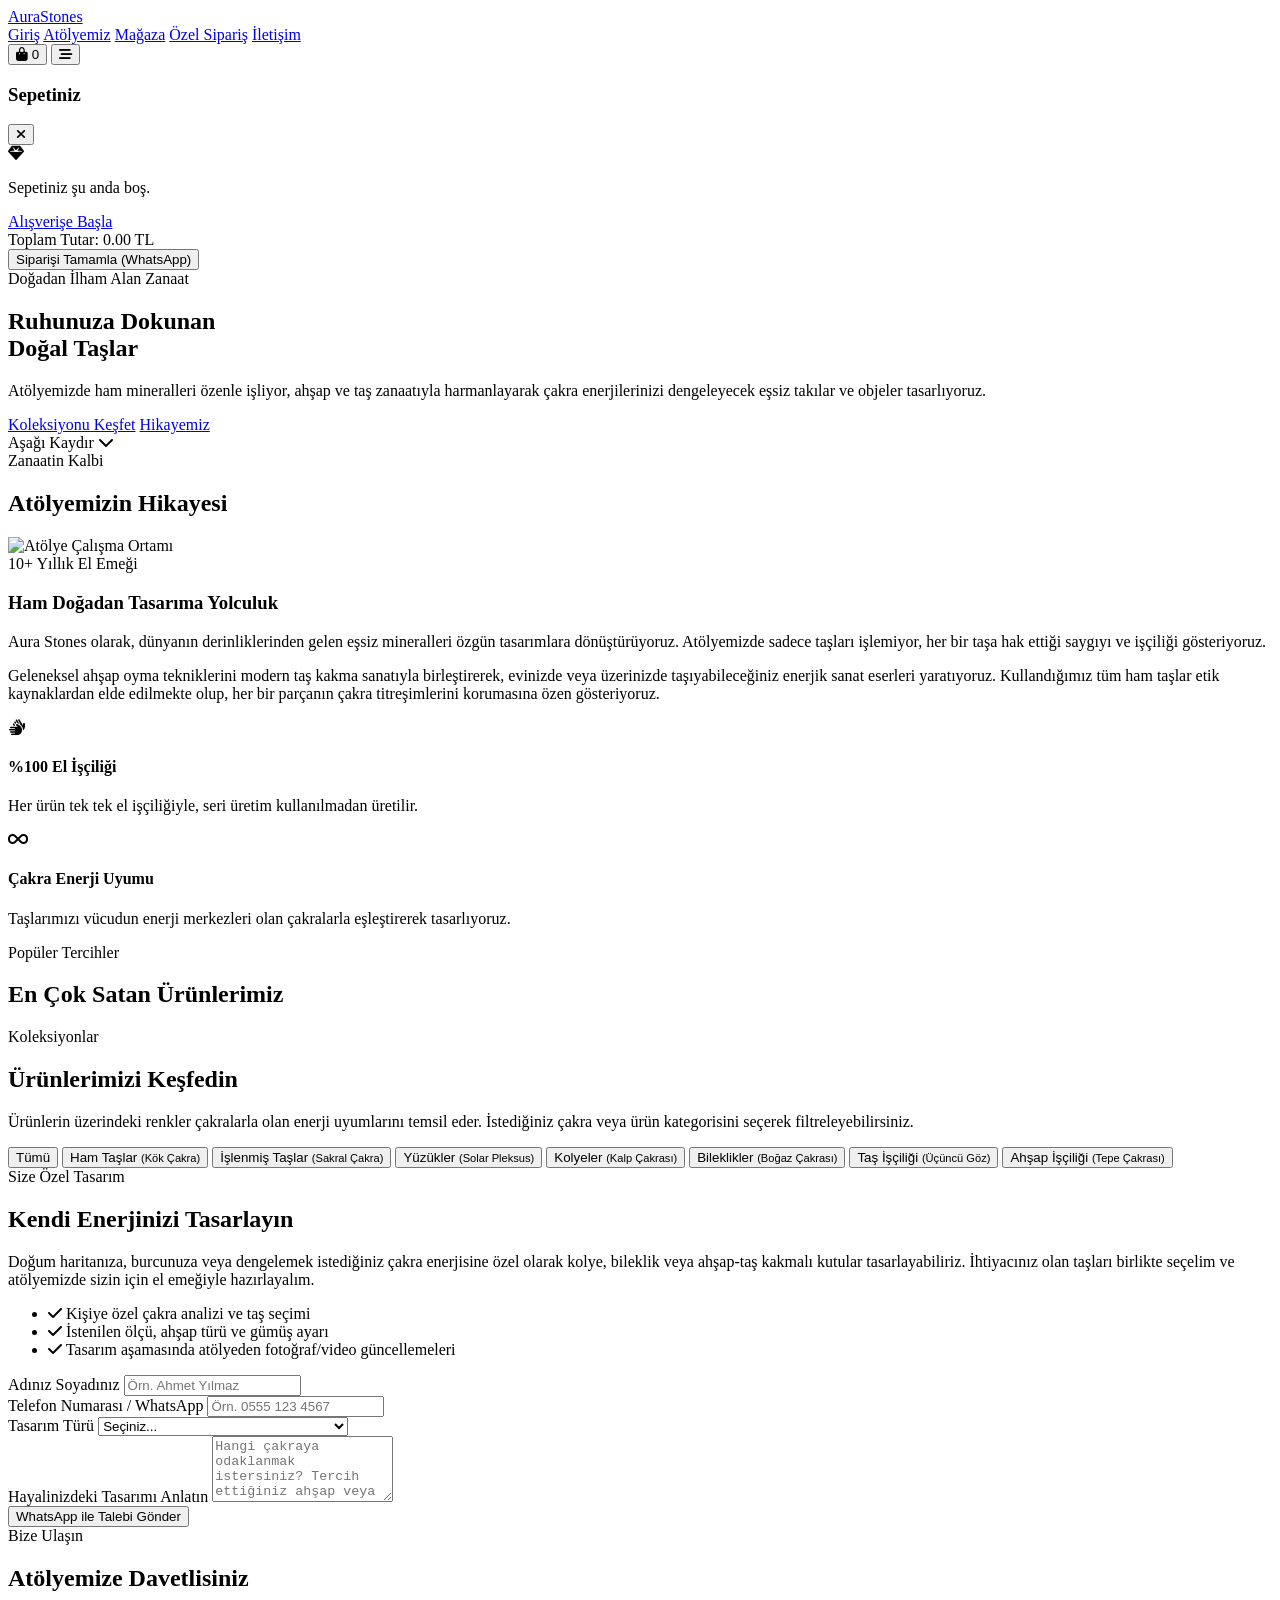
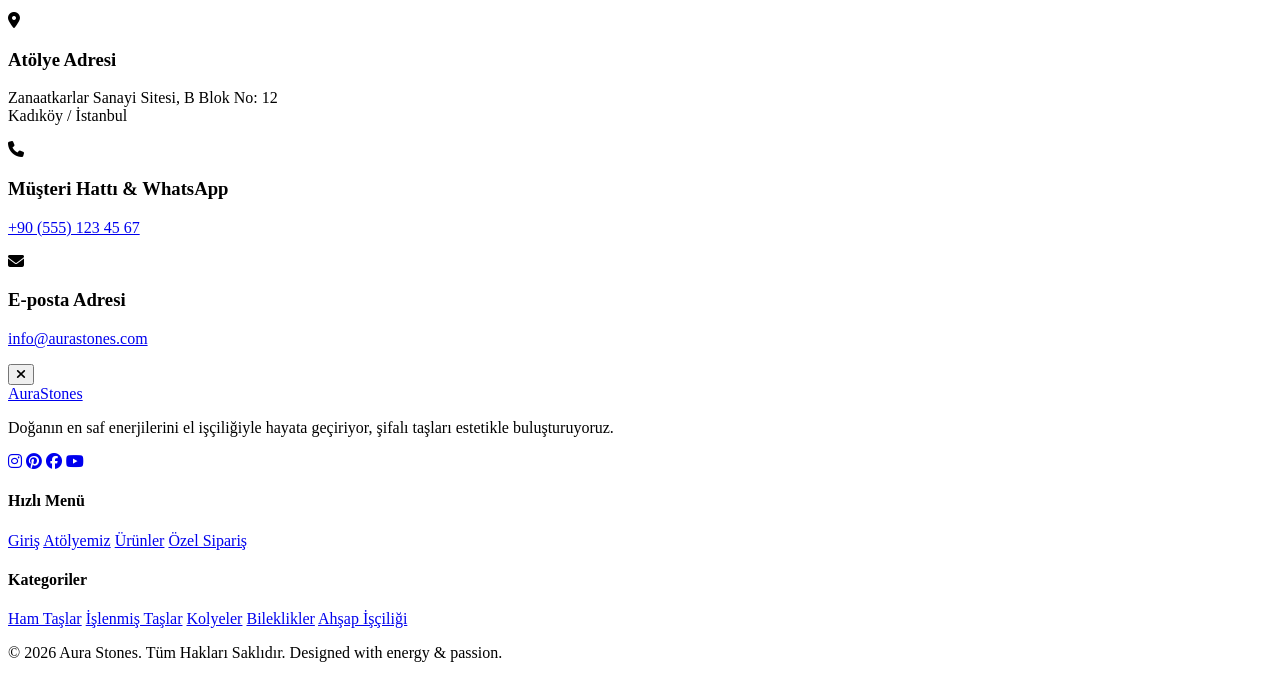
==== index.html @ ab4e2c51 "index.html" ====
<!DOCTYPE html>
<html lang="tr">
<head>
    <meta charset="UTF-8">
    <meta name="viewport" content="width=device-width, initial-scale=1.0">
    <title>Aura Stones | Doğal Taş & Özgün El İşçiliği Atölyesi</title>
    <meta name="description" content="Doğal taşların çakra enerjileri ile uyumu, el işçiliği ahşap ve taş tasarımlar. Atölyemizden kapınıza uzanan zarafet.">
    <!-- Google Fonts: Cinzel (Mistik/Klasik) & Outfit (Modern/Temiz) -->
    <link rel="preconnect" href="https://fonts.googleapis.com">
    <link rel="preconnect" href="https://fonts.gstatic.com" crossorigin>
    <link href="https://fonts.googleapis.com/css2?family=Cinzel:wght@400;600;700&family=Outfit:wght@300;400;500;600&display=swap" rel="stylesheet">
    <!-- FontAwesome for Premium Icons -->
    <link rel="stylesheet" href="https://cdnjs.cloudflare.com/ajax/libs/font-awesome/6.4.0/css/all.min.css">
    <!-- Custom CSS -->
    <link rel="stylesheet" href="styles.css">
</head>
<body>

    <!-- Header / Navigasyon -->
    <header class="main-header">
        <div class="container header-container">
            <a href="#" class="logo">
                <span class="logo-accent">Aura</span>Stones
            </a>
            <nav class="nav-menu" id="navMenu">
                <a href="#home" class="nav-link active">Giriş</a>
                <a href="#about" class="nav-link">Atölyemiz</a>
                <a href="#shop" class="nav-link">Mağaza</a>
                <a href="#custom-order" class="nav-link">Özel Sipariş</a>
                <a href="#contact" class="nav-link">İletişim</a>
            </nav>
            <div class="header-actions">
                <button class="cart-btn" id="cartToggle" aria-label="Sepeti Aç">
                    <i class="fa-solid fa-bag-shopping"></i>
                    <span class="cart-count" id="cartCount">0</span>
                </button>
                <button class="mobile-menu-btn" id="mobileMenuBtn" aria-label="Menüyü Aç">
                    <i class="fa-solid fa-bars-staggered"></i>
                </button>
            </div>
        </div>
    </header>

    <!-- Alışveriş Sepeti Çekmecesi (Sliding Cart Drawer) -->
    <div class="cart-drawer-overlay" id="cartOverlay"></div>
    <div class="cart-drawer" id="cartDrawer">
        <div class="cart-drawer-header">
            <h3>Sepetiniz</h3>
            <button class="close-cart-btn" id="cartClose" aria-label="Sepeti Kapat">
                <i class="fa-solid fa-xmark"></i>
            </button>
        </div>
        <div class="cart-drawer-items" id="cartItems">
            <!-- Sepet elemanları dinamik yüklenecek -->
            <div class="empty-cart-message">
                <i class="fa-solid fa-gem"></i>
                <p>Sepetiniz şu anda boş.</p>
                <a href="#shop" class="btn btn-outline" id="startShopping">Alışverişe Başla</a>
            </div>
        </div>
        <div class="cart-drawer-footer">
            <div class="cart-total-row">
                <span>Toplam Tutar:</span>
                <span class="cart-total-amount" id="cartTotal">0.00 TL</span>
            </div>
            <button class="btn btn-primary btn-block" id="checkoutBtn">Siparişi Tamamla (WhatsApp)</button>
        </div>
    </div>

    <!-- Kahraman (Hero) Alanı -->
    <section class="hero-section" id="home">
        <div class="hero-bg" style="background-image: linear-gradient(rgba(255, 255, 255, 0.8), rgba(255, 255, 255, 0.95)), url('assets/images/hero_workshop.jpg');"></div>
        <div class="container hero-container">
            <div class="hero-content">
                <span class="hero-subtitle">Doğadan İlham Alan Zanaat</span>
                <h1 class="hero-title">Ruhunuza Dokunan <br><span class="highlight">Doğal Taşlar</span></h1>
                <p class="hero-desc">Atölyemizde ham mineralleri özenle işliyor, ahşap ve taş zanaatıyla harmanlayarak çakra enerjilerinizi dengeleyecek eşsiz takılar ve objeler tasarlıyoruz.</p>
                <div class="hero-actions">
                    <a href="#shop" class="btn btn-primary">Koleksiyonu Keşfet</a>
                    <a href="#about" class="btn btn-outline">Hikayemiz</a>
                </div>
            </div>
        </div>
        <div class="hero-scroll-indicator">
            <span>Aşağı Kaydır</span>
            <i class="fa-solid fa-chevron-down animate-bounce"></i>
        </div>
    </section>

    <!-- Atölye ve Site Tanıtımı (About) -->
    <section class="about-section" id="about">
        <div class="container">
            <div class="section-header">
                <span class="section-tagline">Zanaatin Kalbi</span>
                <h2>Atölyemizin Hikayesi</h2>
                <div class="header-line"></div>
            </div>
            
            <div class="about-grid">
                <div class="about-image-wrapper">
                    <img src="assets/images/hero_workshop.jpg" alt="Atölye Çalışma Ortamı" class="about-img">
                    <div class="experience-badge">
                        <span class="exp-num">10+</span>
                        <span class="exp-text">Yıllık El Emeği</span>
                    </div>
                </div>
                <div class="about-text-content">
                    <h3>Ham Doğadan Tasarıma Yolculuk</h3>
                    <p>Aura Stones olarak, dünyanın derinliklerinden gelen eşsiz mineralleri özgün tasarımlara dönüştürüyoruz. Atölyemizde sadece taşları işlemiyor, her bir taşa hak ettiği saygıyı ve işçiliği gösteriyoruz.</p>
                    <p>Geleneksel ahşap oyma tekniklerini modern taş kakma sanatıyla birleştirerek, evinizde veya üzerinizde taşıyabileceğiniz enerjik sanat eserleri yaratıyoruz. Kullandığımız tüm ham taşlar etik kaynaklardan elde edilmekte olup, her bir parçanın çakra titreşimlerini korumasına özen gösteriyoruz.</p>
                    
                    <div class="about-features">
                        <div class="about-feature-item">
                            <div class="feature-icon"><i class="fa-solid fa-hands"></i></div>
                            <div>
                                <h4>%100 El İşçiliği</h4>
                                <p>Her ürün tek tek el işçiliğiyle, seri üretim kullanılmadan üretilir.</p>
                            </div>
                        </div>
                        <div class="about-feature-item">
                            <div class="feature-icon"><i class="fa-solid fa-infinity"></i></div>
                            <div>
                                <h4>Çakra Enerji Uyumu</h4>
                                <p>Taşlarımızı vücudun enerji merkezleri olan çakralarla eşleştirerek tasarlıyoruz.</p>
                            </div>
                        </div>
                    </div>
                </div>
            </div>
        </div>
    </section>

    <!-- Çok Satan Ürünler Şeridi (Best Sellers) -->
    <section class="bestsellers-section">
        <div class="container">
            <div class="section-header">
                <span class="section-tagline">Popüler Tercihler</span>
                <h2>En Çok Satan Ürünlerimiz</h2>
                <div class="header-line"></div>
            </div>
            
            <div class="bestsellers-grid" id="bestsellersGrid">
                <!-- Dinamik olarak doldurulacak -->
            </div>
        </div>
    </section>

    <!-- Mağaza ve Kategoriler (Shop & Chakra Filtering) -->
    <section class="shop-section" id="shop">
        <div class="container">
            <div class="section-header">
                <span class="section-tagline">Koleksiyonlar</span>
                <h2>Ürünlerimizi Keşfedin</h2>
                <p class="section-subtitle">Ürünlerin üzerindeki renkler çakralarla olan enerji uyumlarını temsil eder. İstediğiniz çakra veya ürün kategorisini seçerek filtreleyebilirsiniz.</p>
                <div class="header-line"></div>
            </div>

            <!-- Çakra Filtreleri (Category / Chakra Selectors) -->
            <div class="chakra-filters-container">
                <div class="chakra-filters-track">
                    <button class="chakra-filter-btn active" data-filter="all">
                        <span class="chakra-dot" style="background: linear-gradient(45deg, #ddd, #999);"></span>
                        Tümü
                    </button>
                    <button class="chakra-filter-btn" data-filter="ham-taslar">
                        <span class="chakra-dot root-chakra"></span>
                        Ham Taşlar <small>(Kök Çakra)</small>
                    </button>
                    <button class="chakra-filter-btn" data-filter="islenmis-taslar">
                        <span class="chakra-dot sacral-chakra"></span>
                        İşlenmiş Taşlar <small>(Sakral Çakra)</small>
                    </button>
                    <button class="chakra-filter-btn" data-filter="yuzukler">
                        <span class="chakra-dot solar-chakra"></span>
                        Yüzükler <small>(Solar Pleksus)</small>
                    </button>
                    <button class="chakra-filter-btn" data-filter="kolyeler">
                        <span class="chakra-dot heart-chakra"></span>
                        Kolyeler <small>(Kalp Çakrası)</small>
                    </button>
                    <button class="chakra-filter-btn" data-filter="bileklikler">
                        <span class="chakra-dot throat-chakra"></span>
                        Bileklikler <small>(Boğaz Çakrası)</small>
                    </button>
                    <button class="chakra-filter-btn" data-filter="tas-isciligi">
                        <span class="chakra-dot third-eye-chakra"></span>
                        Taş İşçiliği <small>(Üçüncü Göz)</small>
                    </button>
                    <button class="chakra-filter-btn" data-filter="ahsap-isciligi">
                        <span class="chakra-dot crown-chakra"></span>
                        Ahşap İşçiliği <small>(Tepe Çakrası)</small>
                    </button>
                </div>
            </div>

            <!-- Ürün Grid / Liste -->
            <div class="product-grid" id="productGrid">
                <!-- JS ile dinamik olarak doldurulacaktır -->
            </div>
        </div>
    </section>

    <!-- Özel Sipariş Alanı (Custom Order Request) -->
    <section class="custom-order-section" id="custom-order">
        <div class="container">
            <div class="custom-order-grid">
                <div class="custom-order-info">
                    <span class="section-tagline">Size Özel Tasarım</span>
                    <h2>Kendi Enerjinizi Tasarlayın</h2>
                    <p>Doğum haritanıza, burcunuza veya dengelemek istediğiniz çakra enerjisine özel olarak kolye, bileklik veya ahşap-taş kakmalı kutular tasarlayabiliriz. İhtiyacınız olan taşları birlikte seçelim ve atölyemizde sizin için el emeğiyle hazırlayalım.</p>
                    <ul class="custom-list">
                        <li><i class="fa-solid fa-check"></i> Kişiye özel çakra analizi ve taş seçimi</li>
                        <li><i class="fa-solid fa-check"></i> İstenilen ölçü, ahşap türü ve gümüş ayarı</li>
                        <li><i class="fa-solid fa-check"></i> Tasarım aşamasında atölyeden fotoğraf/video güncellemeleri</li>
                    </ul>
                </div>
                <div class="custom-order-form-container">
                    <form class="custom-form" id="customDesignForm">
                        <div class="form-group">
                            <label for="clientName">Adınız Soyadınız</label>
                            <input type="text" id="clientName" required placeholder="Örn. Ahmet Yılmaz">
                        </div>
                        <div class="form-group">
                            <label for="clientContact">Telefon Numarası / WhatsApp</label>
                            <input type="tel" id="clientContact" required placeholder="Örn. 0555 123 4567">
                        </div>
                        <div class="form-group">
                            <label for="designType">Tasarım Türü</label>
                            <select id="designType" required>
                                <option value="" disabled selected>Seçiniz...</option>
                                <option value="Bileklik">Kişiye Özel Çakra Bilekliği</option>
                                <option value="Kolye">Gümüş Kakma Doğal Taş Kolye</option>
                                <option value="Yuzuk">Özel Tasarım Yüzük</option>
                                <option value="Kutu">Ahşap & Taş Kakma Mücevher Kutusu</option>
                                <option value="Diger">Diğer Sanatsal Objeler</option>
                            </select>
                        </div>
                        <div class="form-group">
                            <label for="clientMessage">Hayalinizdeki Tasarımı Anlatın</label>
                            <textarea id="clientMessage" rows="4" placeholder="Hangi çakraya odaklanmak istersiniz? Tercih ettiğiniz ahşap veya taşlar nelerdir?"></textarea>
                        </div>
                        <button type="submit" class="btn btn-primary btn-block">WhatsApp ile Talebi Gönder</button>
                    </form>
                </div>
            </div>
        </div>
    </section>

    <!-- İletişim Bölümü (Contact) -->
    <section class="contact-section" id="contact">
        <div class="container">
            <div class="section-header">
                <span class="section-tagline">Bize Ulaşın</span>
                <h2>Atölyemize Davetlisiniz</h2>
                <div class="header-line"></div>
            </div>

            <div class="contact-grid">
                <div class="contact-card">
                    <div class="contact-icon"><i class="fa-solid fa-location-dot"></i></div>
                    <h3>Atölye Adresi</h3>
                    <p>Zanaatkarlar Sanayi Sitesi, B Blok No: 12<br>Kadıköy / İstanbul</p>
                </div>
                <div class="contact-card">
                    <div class="contact-icon"><i class="fa-solid fa-phone"></i></div>
                    <h3>Müşteri Hattı & WhatsApp</h3>
                    <p><a href="https://wa.me/905551234567" target="_blank">+90 (555) 123 45 67</a></p>
                </div>
                <div class="contact-card">
                    <div class="contact-icon"><i class="fa-solid fa-envelope"></i></div>
                    <h3>E-posta Adresi</h3>
                    <p><a href="mailto:info@aurastones.com">info@aurastones.com</a></p>
                </div>
            </div>
        </div>
    </section>

    <!-- Ürün Detay Modalı (Product Detail Modal) -->
    <div class="modal-overlay" id="productModal">
        <div class="modal-container">
            <button class="modal-close" id="modalClose" aria-label="Detay Kapat">
                <i class="fa-solid fa-xmark"></i>
            </button>
            <div class="modal-content-wrapper" id="modalContent">
                <!-- JS ile dinamik olarak doldurulacaktır -->
            </div>
        </div>
    </div>

    <!-- Footer -->
    <footer class="main-footer">
        <div class="container footer-grid">
            <div class="footer-brand">
                <a href="#" class="logo"><span class="logo-accent">Aura</span>Stones</a>
                <p class="footer-desc">Doğanın en saf enerjilerini el işçiliğiyle hayata geçiriyor, şifalı taşları estetikle buluşturuyoruz.</p>
                <div class="social-links">
                    <a href="#" aria-label="Instagram"><i class="fa-brands fa-instagram"></i></a>
                    <a href="#" aria-label="Pinterest"><i class="fa-brands fa-pinterest"></i></a>
                    <a href="#" aria-label="Facebook"><i class="fa-brands fa-facebook"></i></a>
                    <a href="#" aria-label="YouTube"><i class="fa-brands fa-youtube"></i></a>
                </div>
            </div>
            <div class="footer-links">
                <h4>Hızlı Menü</h4>
                <a href="#home">Giriş</a>
                <a href="#about">Atölyemiz</a>
                <a href="#shop">Ürünler</a>
                <a href="#custom-order">Özel Sipariş</a>
            </div>
            <div class="footer-links">
                <h4>Kategoriler</h4>
                <a href="#shop" class="footer-cat-link" data-filter="ham-taslar">Ham Taşlar</a>
                <a href="#shop" class="footer-cat-link" data-filter="islenmis-taslar">İşlenmiş Taşlar</a>
                <a href="#shop" class="footer-cat-link" data-filter="kolyeler">Kolyeler</a>
                <a href="#shop" class="footer-cat-link" data-filter="bileklikler">Bileklikler</a>
                <a href="#shop" class="footer-cat-link" data-filter="ahsap-isciligi">Ahşap İşçiliği</a>
            </div>
        </div>
        <div class="footer-bottom">
            <p>&copy; 2026 Aura Stones. Tüm Hakları Saklıdır. Designed with energy & passion.</p>
        </div>
    </footer>

    <!-- JS Files -->
    <script src="app.js"></script>
</body>
</html>
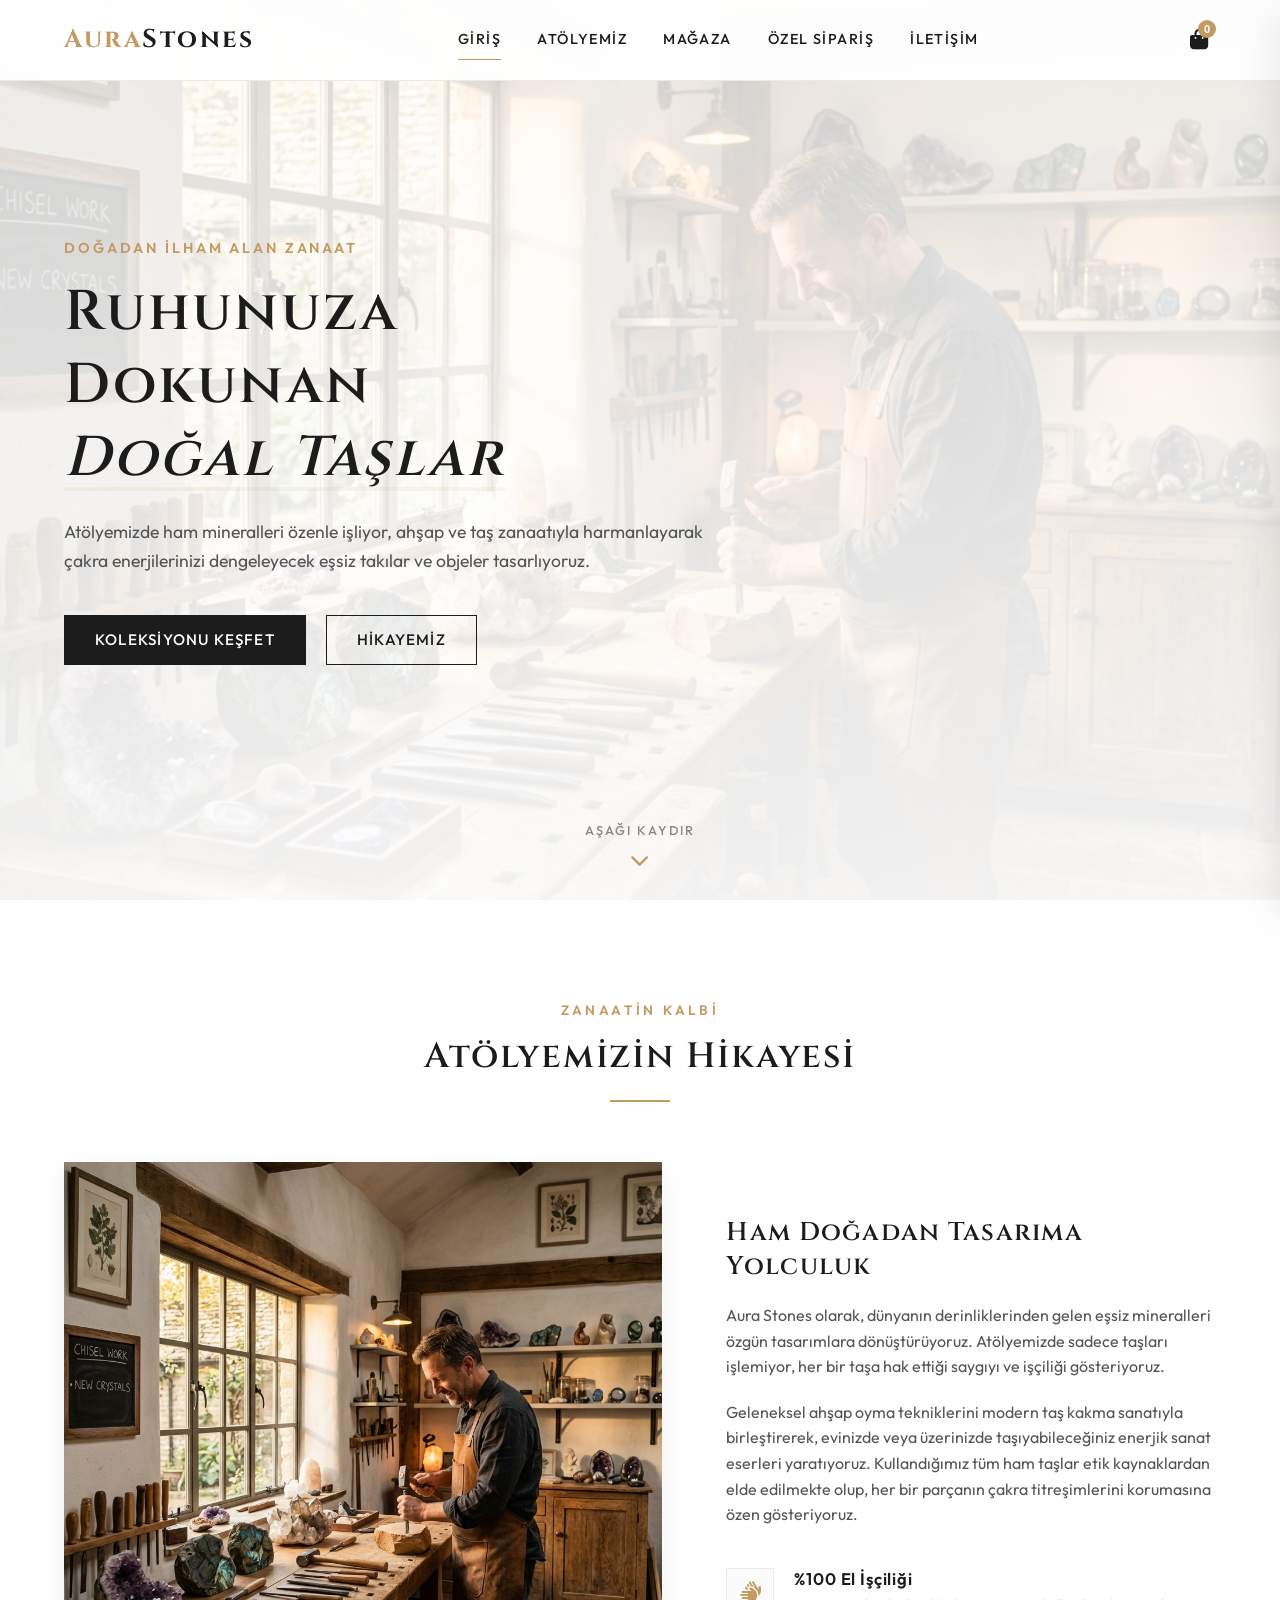
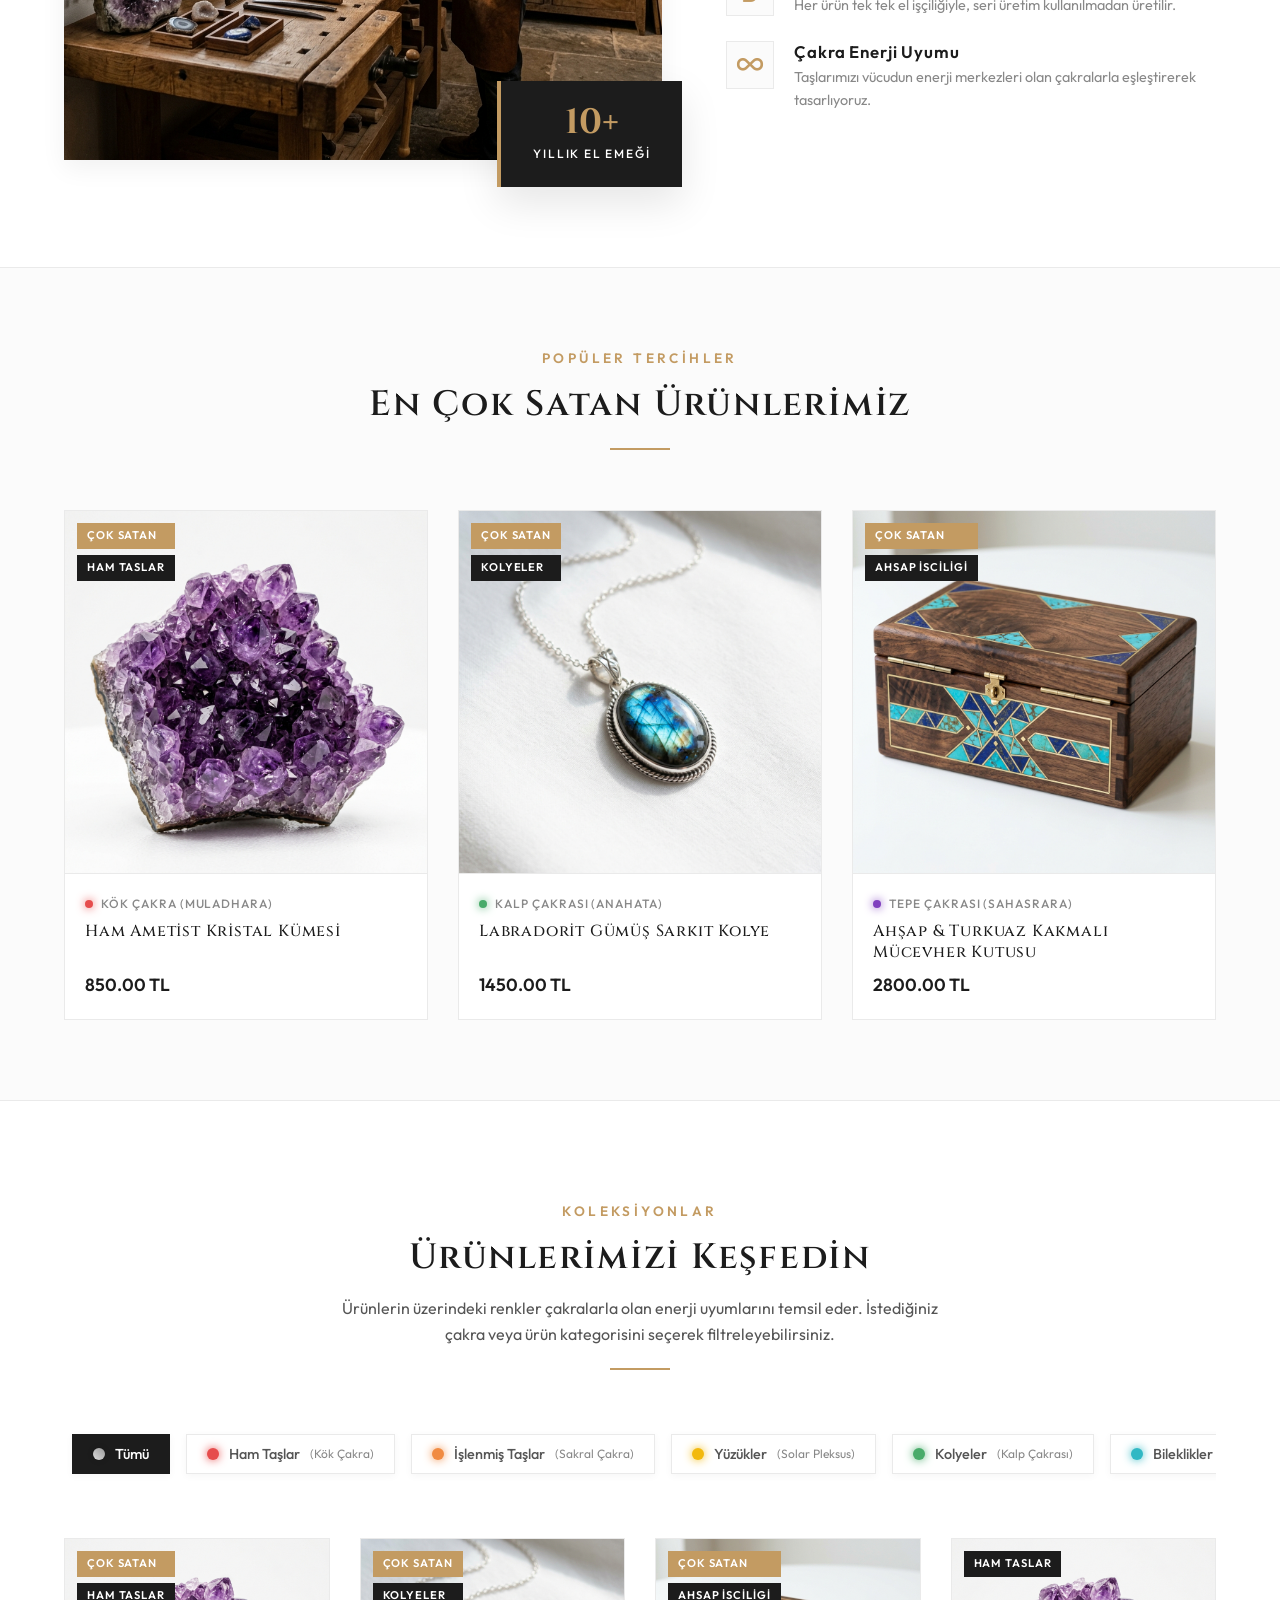
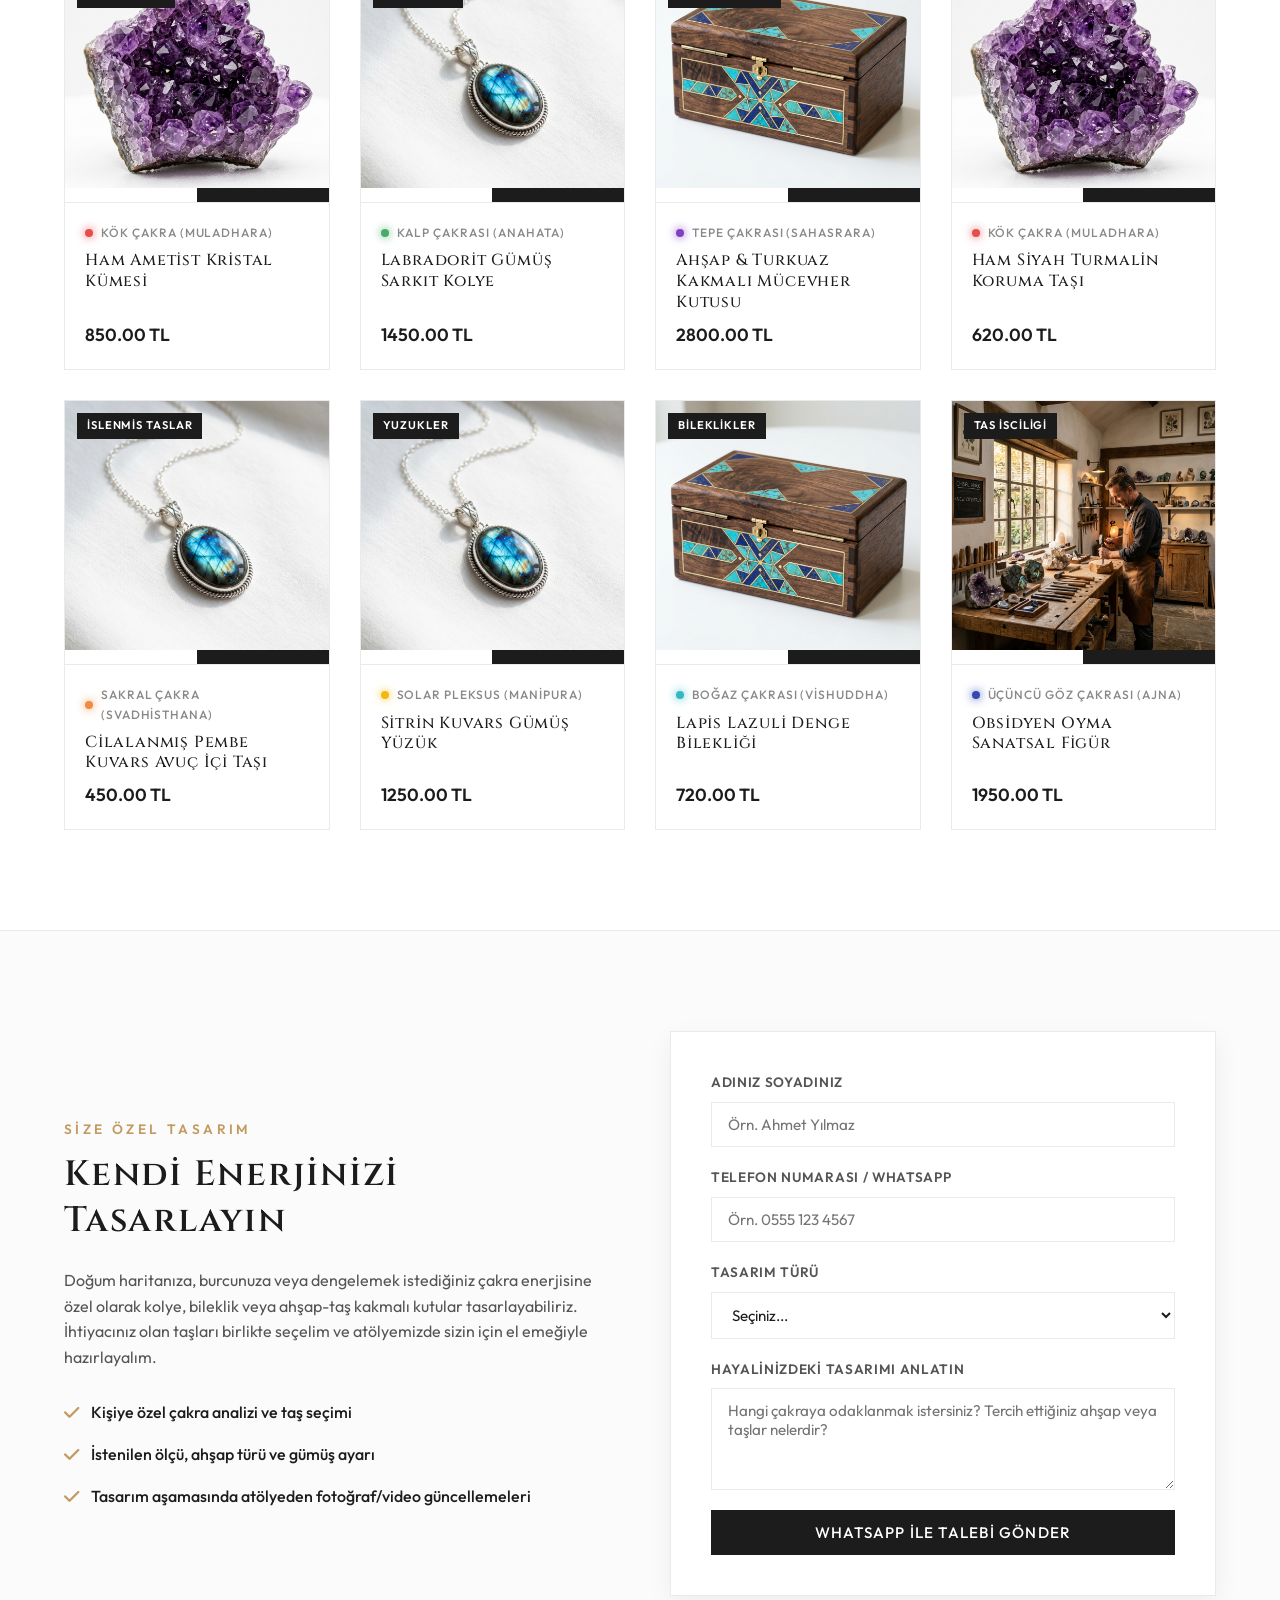
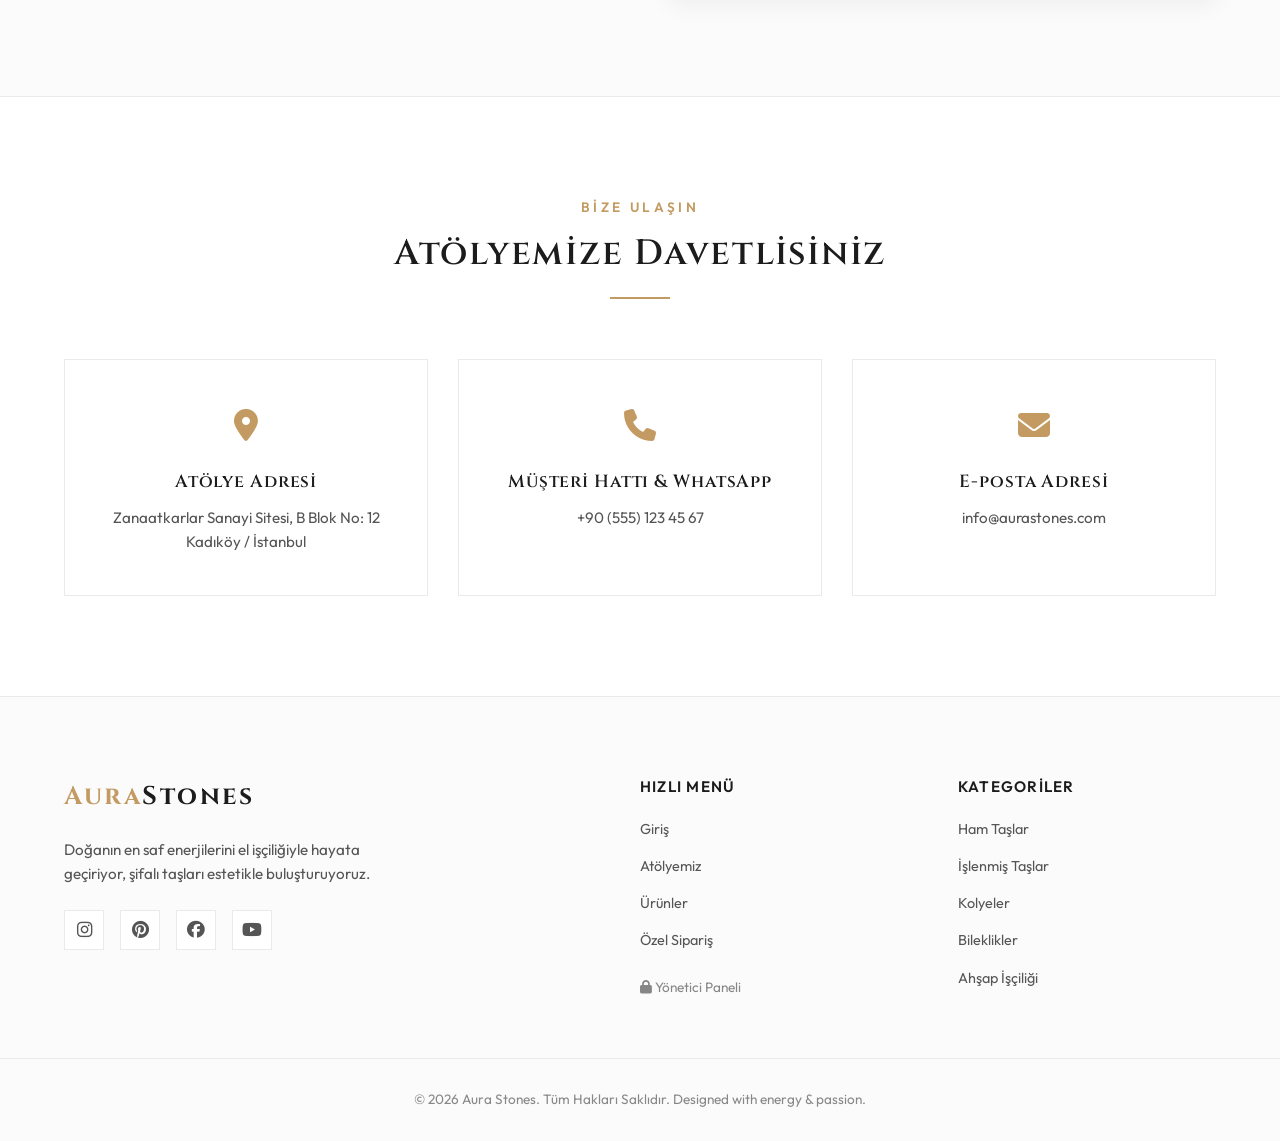
==== commit d87cd112: "index.html" ====
--- a/index.html
+++ b/index.html
@@ -306,6 +306,7 @@
                 <a href="#about">Atölyemiz</a>
                 <a href="#shop">Ürünler</a>
                 <a href="#custom-order">Özel Sipariş</a>
+                <a href="admin.html" target="_blank" style="margin-top: 10px; opacity: 0.7; font-size: 0.85rem;"><i class="fa-solid fa-lock"></i> Yönetici Paneli</a>
             </div>
             <div class="footer-links">
                 <h4>Kategoriler</h4>
--- a/styles.css
+++ b/styles.css
@@ -0,0 +1,1449 @@
+/* CSS Reset & Temel Ayarlar */
+:root {
+    --bg-primary: #ffffff;
+    --bg-secondary: #fbfbfb;
+    --bg-tertiary: #f5f5f5;
+    
+    --text-primary: #1c1c1c;
+    --text-secondary: #555555;
+    --text-muted: #888888;
+    
+    --border-color: #eaeaea;
+    --accent-gold: #c39b62; /* Premium altın rengi detaylar için */
+    --accent-gold-dark: #a9804b;
+    --accent-gold-light: rgba(195, 155, 98, 0.1);
+    
+    --font-heading: 'Cinzel', serif;
+    --font-body: 'Outfit', sans-serif;
+    
+    --shadow-sm: 0 2px 8px rgba(0,0,0,0.04);
+    --shadow-md: 0 8px 24px rgba(0,0,0,0.06);
+    --shadow-lg: 0 16px 40px rgba(0,0,0,0.1);
+    
+    --transition-fast: 0.2s cubic-bezier(0.4, 0, 0.2, 1);
+    --transition-smooth: 0.4s cubic-bezier(0.4, 0, 0.2, 1);
+
+    /* Çakra Renk Tanımlamaları */
+    --color-root-chakra: hsl(0, 75%, 60%);        /* Kök - Kırmızı */
+    --color-sacral-chakra: hsl(25, 85%, 60%);     /* Sakral - Turuncu */
+    --color-solar-chakra: hsl(45, 90%, 50%);      /* Solar Pleksus - Sarı */
+    --color-heart-chakra: hsl(140, 40%, 48%);     /* Kalp - Yeşil */
+    --color-throat-chakra: hsl(185, 60%, 48%);    /* Boğaz - Mavi/Turkuaz */
+    --color-third-eye-chakra: hsl(230, 55%, 45%); /* Üçüncü Göz - İndigo */
+    --color-crown-chakra: hsl(270, 50%, 50%);     /* Tepe - Mor */
+}
+
+* {
+    margin: 0;
+    padding: 0;
+    box-sizing: border-box;
+}
+
+html {
+    scroll-behavior: smooth;
+    font-size: 16px;
+}
+
+body {
+    background-color: var(--bg-primary);
+    color: var(--text-primary);
+    font-family: var(--font-body);
+    line-height: 1.6;
+    overflow-x: hidden;
+}
+
+.container {
+    width: 100%;
+    max-width: 1200px;
+    margin: 0 auto;
+    padding: 0 24px;
+}
+
+/* Tipografi */
+h1, h2, h3, h4, h5, h6 {
+    font-family: var(--font-heading);
+    font-weight: 600;
+    letter-spacing: 0.05em;
+    line-height: 1.3;
+}
+
+a {
+    color: inherit;
+    text-decoration: none;
+    transition: var(--transition-fast);
+}
+
+/* Buton Stilleri */
+.btn {
+    display: inline-flex;
+    align-items: center;
+    justify-content: center;
+    padding: 12px 30px;
+    font-family: var(--font-body);
+    font-size: 0.95rem;
+    font-weight: 500;
+    letter-spacing: 0.08em;
+    text-transform: uppercase;
+    border: 1px solid transparent;
+    cursor: pointer;
+    transition: var(--transition-smooth);
+    border-radius: 0px; /* Keskin köşeler lüks hissettirir */
+}
+
+.btn-primary {
+    background-color: var(--text-primary);
+    color: var(--bg-primary);
+}
+
+.btn-primary:hover {
+    background-color: var(--accent-gold);
+    transform: translateY(-2px);
+}
+
+.btn-outline {
+    background-color: transparent;
+    border-color: var(--text-primary);
+    color: var(--text-primary);
+}
+
+.btn-outline:hover {
+    background-color: var(--text-primary);
+    color: var(--bg-primary);
+    transform: translateY(-2px);
+}
+
+.btn-block {
+    display: flex;
+    width: 100%;
+}
+
+/* Main Header */
+.main-header {
+    position: fixed;
+    top: 0;
+    left: 0;
+    width: 100%;
+    z-index: 100;
+    background-color: rgba(255, 255, 255, 0.95);
+    backdrop-filter: blur(10px);
+    border-bottom: 1px solid var(--border-color);
+    transition: var(--transition-smooth);
+}
+
+.header-container {
+    display: flex;
+    justify-content: space-between;
+    align-items: center;
+    height: 80px;
+}
+
+.logo {
+    font-family: var(--font-heading);
+    font-size: 1.6rem;
+    font-weight: 700;
+    letter-spacing: 0.1em;
+}
+
+.logo-accent {
+    color: var(--accent-gold);
+}
+
+.nav-menu {
+    display: flex;
+    gap: 36px;
+}
+
+.nav-link {
+    font-size: 0.9rem;
+    font-weight: 500;
+    letter-spacing: 0.1em;
+    text-transform: uppercase;
+    padding: 8px 0;
+    position: relative;
+}
+
+.nav-link::after {
+    content: '';
+    position: absolute;
+    bottom: 0;
+    left: 0;
+    width: 0;
+    height: 1px;
+    background-color: var(--accent-gold);
+    transition: var(--transition-smooth);
+}
+
+.nav-link:hover::after,
+.nav-link.active::after {
+    width: 100%;
+}
+
+.header-actions {
+    display: flex;
+    align-items: center;
+    gap: 20px;
+}
+
+.cart-btn {
+    background: none;
+    border: none;
+    font-size: 1.3rem;
+    cursor: pointer;
+    position: relative;
+    padding: 8px;
+    color: var(--text-primary);
+    transition: var(--transition-fast);
+}
+
+.cart-btn:hover {
+    color: var(--accent-gold);
+}
+
+.cart-count {
+    position: absolute;
+    top: 0;
+    right: 0;
+    background-color: var(--accent-gold);
+    color: white;
+    font-size: 0.7rem;
+    font-weight: 600;
+    width: 18px;
+    height: 18px;
+    border-radius: 50%;
+    display: flex;
+    align-items: center;
+    justify-content: center;
+}
+
+.mobile-menu-btn {
+    display: none;
+    background: none;
+    border: none;
+    font-size: 1.4rem;
+    cursor: pointer;
+    color: var(--text-primary);
+}
+
+/* Alışveriş Sepeti Çekmecesi (Sliding Cart Drawer) */
+.cart-drawer-overlay {
+    position: fixed;
+    top: 0;
+    left: 0;
+    width: 100%;
+    height: 100%;
+    background-color: rgba(0, 0, 0, 0.4);
+    backdrop-filter: blur(4px);
+    z-index: 199;
+    opacity: 0;
+    visibility: hidden;
+    transition: var(--transition-smooth);
+}
+
+.cart-drawer-overlay.active {
+    opacity: 1;
+    visibility: visible;
+}
+
+.cart-drawer {
+    position: fixed;
+    top: 0;
+    right: -420px;
+    width: 100%;
+    max-width: 420px;
+    height: 100%;
+    background-color: var(--bg-primary);
+    z-index: 200;
+    box-shadow: var(--shadow-lg);
+    display: flex;
+    flex-direction: column;
+    transition: var(--transition-smooth);
+}
+
+.cart-drawer.active {
+    right: 0;
+}
+
+.cart-drawer-header {
+    display: flex;
+    justify-content: space-between;
+    align-items: center;
+    padding: 24px;
+    border-bottom: 1px solid var(--border-color);
+}
+
+.cart-drawer-header h3 {
+    font-size: 1.25rem;
+}
+
+.close-cart-btn {
+    background: none;
+    border: none;
+    font-size: 1.4rem;
+    cursor: pointer;
+    color: var(--text-muted);
+}
+
+.close-cart-btn:hover {
+    color: var(--text-primary);
+}
+
+.cart-drawer-items {
+    flex: 1;
+    overflow-y: auto;
+    padding: 24px;
+}
+
+.empty-cart-message {
+    display: flex;
+    flex-direction: column;
+    align-items: center;
+    justify-content: center;
+    height: 100%;
+    text-align: center;
+    color: var(--text-muted);
+}
+
+.empty-cart-message i {
+    font-size: 2.5rem;
+    margin-bottom: 16px;
+    color: var(--accent-gold);
+}
+
+.empty-cart-message p {
+    margin-bottom: 24px;
+}
+
+/* Sepet Kalemi (Cart Item) */
+.cart-item {
+    display: flex;
+    gap: 16px;
+    padding-bottom: 16px;
+    margin-bottom: 16px;
+    border-bottom: 1px solid var(--border-color);
+}
+
+.cart-item-img {
+    width: 80px;
+    height: 80px;
+    object-fit: cover;
+    border-radius: 4px;
+}
+
+.cart-item-details {
+    flex: 1;
+}
+
+.cart-item-title {
+    font-family: var(--font-body);
+    font-size: 0.95rem;
+    font-weight: 500;
+    margin-bottom: 4px;
+}
+
+.cart-item-price {
+    font-weight: 600;
+    color: var(--accent-gold);
+    font-size: 0.9rem;
+    margin-bottom: 8px;
+}
+
+.cart-item-controls {
+    display: flex;
+    justify-content: space-between;
+    align-items: center;
+}
+
+.qty-btn-group {
+    display: flex;
+    align-items: center;
+    border: 1px solid var(--border-color);
+}
+
+.qty-btn {
+    background: none;
+    border: none;
+    width: 28px;
+    height: 28px;
+    cursor: pointer;
+    font-weight: 600;
+}
+
+.qty-val {
+    padding: 0 10px;
+    font-size: 0.9rem;
+}
+
+.remove-item-btn {
+    background: none;
+    border: none;
+    color: var(--text-muted);
+    cursor: pointer;
+    font-size: 0.9rem;
+}
+
+.remove-item-btn:hover {
+    color: #e74c3c;
+}
+
+.cart-drawer-footer {
+    padding: 24px;
+    border-top: 1px solid var(--border-color);
+    background-color: var(--bg-secondary);
+}
+
+.cart-total-row {
+    display: flex;
+    justify-content: space-between;
+    font-size: 1.1rem;
+    font-weight: 600;
+    margin-bottom: 20px;
+}
+
+.cart-total-amount {
+    color: var(--text-primary);
+}
+
+/* Kahraman (Hero) Alanı */
+.hero-section {
+    position: relative;
+    height: 100vh;
+    min-height: 600px;
+    display: flex;
+    align-items: center;
+    overflow: hidden;
+}
+
+.hero-bg {
+    position: absolute;
+    top: 0;
+    left: 0;
+    width: 100%;
+    height: 100%;
+    background-size: cover;
+    background-position: center;
+    transform: scale(1.05);
+    animation: zoomOut 20s infinite alternate;
+    z-index: 1;
+}
+
+.hero-container {
+    position: relative;
+    z-index: 2;
+}
+
+.hero-content {
+    max-width: 650px;
+    animation: fadeInUp 1.2s ease-out;
+}
+
+.hero-subtitle {
+    display: inline-block;
+    font-size: 0.9rem;
+    font-weight: 600;
+    letter-spacing: 0.2em;
+    text-transform: uppercase;
+    color: var(--accent-gold);
+    margin-bottom: 16px;
+}
+
+.hero-title {
+    font-size: 3.5rem;
+    font-weight: 600;
+    margin-bottom: 24px;
+}
+
+.hero-title .highlight {
+    font-style: italic;
+    color: var(--text-primary);
+    position: relative;
+}
+
+.hero-title .highlight::after {
+    content: '';
+    position: absolute;
+    bottom: 5px;
+    left: 0;
+    width: 100%;
+    height: 4px;
+    background-color: var(--accent-gold-light);
+    z-index: -1;
+}
+
+.hero-desc {
+    font-size: 1.1rem;
+    color: var(--text-secondary);
+    margin-bottom: 40px;
+}
+
+.hero-actions {
+    display: flex;
+    gap: 20px;
+}
+
+.hero-scroll-indicator {
+    position: absolute;
+    bottom: 30px;
+    left: 50%;
+    transform: translateX(-50%);
+    z-index: 2;
+    display: flex;
+    flex-direction: column;
+    align-items: center;
+    gap: 10px;
+    font-size: 0.8rem;
+    font-weight: 500;
+    letter-spacing: 0.15em;
+    text-transform: uppercase;
+    color: var(--text-muted);
+}
+
+.hero-scroll-indicator i {
+    font-size: 1.2rem;
+    color: var(--accent-gold);
+}
+
+/* Bölüm Başlığı (Section Header) */
+.section-header {
+    text-align: center;
+    margin-bottom: 60px;
+}
+
+.section-tagline {
+    display: block;
+    font-size: 0.85rem;
+    font-weight: 600;
+    letter-spacing: 0.25em;
+    text-transform: uppercase;
+    color: var(--accent-gold);
+    margin-bottom: 12px;
+}
+
+.section-header h2 {
+    font-size: 2.2rem;
+    color: var(--text-primary);
+    margin-bottom: 16px;
+}
+
+.section-subtitle {
+    max-width: 600px;
+    margin: 0 auto;
+    color: var(--text-secondary);
+    font-size: 1rem;
+}
+
+.header-line {
+    width: 60px;
+    height: 2px;
+    background-color: var(--accent-gold);
+    margin: 20px auto 0 auto;
+}
+
+/* Atölye Hikayemiz (About) */
+.about-section {
+    padding: 100px 0;
+    background-color: var(--bg-primary);
+}
+
+.about-grid {
+    display: grid;
+    grid-template-columns: 1.1fr 0.9fr;
+    gap: 64px;
+    align-items: center;
+}
+
+.about-image-wrapper {
+    position: relative;
+}
+
+.about-img {
+    width: 100%;
+    height: auto;
+    object-fit: cover;
+    box-shadow: var(--shadow-md);
+}
+
+.experience-badge {
+    position: absolute;
+    bottom: -20px;
+    right: -20px;
+    background-color: var(--text-primary);
+    color: var(--bg-primary);
+    padding: 24px 32px;
+    box-shadow: var(--shadow-lg);
+    display: flex;
+    flex-direction: column;
+    align-items: center;
+    border-left: 4px solid var(--accent-gold);
+}
+
+.exp-num {
+    font-family: var(--font-heading);
+    font-size: 2.2rem;
+    font-weight: 700;
+    line-height: 1;
+    margin-bottom: 4px;
+    color: var(--accent-gold);
+}
+
+.exp-text {
+    font-size: 0.75rem;
+    text-transform: uppercase;
+    letter-spacing: 0.15em;
+    font-weight: 500;
+    text-align: center;
+}
+
+.about-text-content h3 {
+    font-size: 1.6rem;
+    margin-bottom: 20px;
+}
+
+.about-text-content p {
+    color: var(--text-secondary);
+    margin-bottom: 20px;
+}
+
+.about-features {
+    margin-top: 40px;
+    display: flex;
+    flex-direction: column;
+    gap: 24px;
+}
+
+.about-feature-item {
+    display: flex;
+    gap: 20px;
+}
+
+.feature-icon {
+    flex-shrink: 0;
+    width: 48px;
+    height: 48px;
+    background-color: var(--bg-secondary);
+    color: var(--accent-gold);
+    display: flex;
+    align-items: center;
+    justify-content: center;
+    font-size: 1.3rem;
+    border: 1px solid var(--border-color);
+}
+
+.about-feature-item h4 {
+    font-family: var(--font-body);
+    font-size: 1.05rem;
+    font-weight: 600;
+    margin-bottom: 4px;
+}
+
+.about-feature-item p {
+    font-size: 0.9rem;
+    color: var(--text-muted);
+    margin-bottom: 0;
+}
+
+/* Çok Satan Ürünler Şeridi (Bestsellers) */
+.bestsellers-section {
+    padding: 80px 0;
+    background-color: var(--bg-secondary);
+    border-top: 1px solid var(--border-color);
+    border-bottom: 1px solid var(--border-color);
+}
+
+.bestsellers-grid {
+    display: grid;
+    grid-template-columns: repeat(3, 1fr);
+    gap: 30px;
+}
+
+/* Mağaza & Çakra Filtreleri (Shop & Categories) */
+.shop-section {
+    padding: 100px 0;
+    background-color: var(--bg-primary);
+}
+
+.chakra-filters-container {
+    margin-bottom: 48px;
+    overflow-x: auto;
+    padding-bottom: 12px;
+    -webkit-overflow-scrolling: touch;
+}
+
+.chakra-filters-container::-webkit-scrollbar {
+    height: 4px;
+}
+
+.chakra-filters-container::-webkit-scrollbar-track {
+    background: var(--bg-secondary);
+}
+
+.chakra-filters-container::-webkit-scrollbar-thumb {
+    background: var(--border-color);
+}
+
+.chakra-filters-track {
+    display: flex;
+    justify-content: flex-start;
+    min-width: max-content;
+    gap: 16px;
+    padding: 4px 8px;
+}
+
+.chakra-filter-btn {
+    background-color: var(--bg-primary);
+    border: 1px solid var(--border-color);
+    color: var(--text-secondary);
+    padding: 10px 20px;
+    font-family: var(--font-body);
+    font-size: 0.9rem;
+    font-weight: 500;
+    cursor: pointer;
+    display: inline-flex;
+    align-items: center;
+    gap: 10px;
+    transition: var(--transition-smooth);
+    box-shadow: var(--shadow-sm);
+}
+
+.chakra-filter-btn small {
+    color: var(--text-muted);
+    font-weight: 400;
+}
+
+.chakra-dot {
+    width: 12px;
+    height: 12px;
+    border-radius: 50%;
+    display: inline-block;
+    box-shadow: 0 0 6px rgba(0,0,0,0.15);
+}
+
+/* Çakra Renklerini Butonlara ve Çakra Dotlarına Eşleme */
+.root-chakra { background-color: var(--color-root-chakra); box-shadow: 0 0 10px var(--color-root-chakra); }
+.sacral-chakra { background-color: var(--color-sacral-chakra); box-shadow: 0 0 10px var(--color-sacral-chakra); }
+.solar-chakra { background-color: var(--color-solar-chakra); box-shadow: 0 0 10px var(--color-solar-chakra); }
+.heart-chakra { background-color: var(--color-heart-chakra); box-shadow: 0 0 10px var(--color-heart-chakra); }
+.throat-chakra { background-color: var(--color-throat-chakra); box-shadow: 0 0 10px var(--color-throat-chakra); }
+.third-eye-chakra { background-color: var(--color-third-eye-chakra); box-shadow: 0 0 10px var(--color-third-eye-chakra); }
+.crown-chakra { background-color: var(--color-crown-chakra); box-shadow: 0 0 10px var(--color-crown-chakra); }
+
+.chakra-filter-btn:hover {
+    border-color: var(--text-primary);
+    color: var(--text-primary);
+    transform: translateY(-2px);
+}
+
+.chakra-filter-btn.active {
+    background-color: var(--text-primary);
+    border-color: var(--text-primary);
+    color: var(--bg-primary);
+}
+
+.chakra-filter-btn.active small {
+    color: rgba(255, 255, 255, 0.7);
+}
+
+/* Ürün Grid ve Kart Tasarımı */
+.product-grid {
+    display: grid;
+    grid-template-columns: repeat(4, 1fr);
+    gap: 30px;
+}
+
+.product-card {
+    background-color: var(--bg-primary);
+    border: 1px solid var(--border-color);
+    position: relative;
+    overflow: hidden;
+    transition: var(--transition-smooth);
+    display: flex;
+    flex-direction: column;
+}
+
+.product-card:hover {
+    transform: translateY(-8px);
+    box-shadow: var(--shadow-md);
+    border-color: rgba(0, 0, 0, 0.15);
+}
+
+.product-badge-list {
+    position: absolute;
+    top: 12px;
+    left: 12px;
+    display: flex;
+    flex-direction: column;
+    gap: 6px;
+    z-index: 10;
+}
+
+.product-badge {
+    padding: 4px 10px;
+    font-size: 0.7rem;
+    font-weight: 600;
+    letter-spacing: 0.08em;
+    text-transform: uppercase;
+    color: white;
+    background-color: var(--text-primary);
+}
+
+.bestseller-badge {
+    background-color: var(--accent-gold);
+}
+
+.product-image-container {
+    position: relative;
+    width: 100%;
+    padding-top: 100%; /* 1:1 Kare Resim */
+    overflow: hidden;
+    background-color: var(--bg-secondary);
+}
+
+.product-image-container img {
+    position: absolute;
+    top: 0;
+    left: 0;
+    width: 100%;
+    height: 100%;
+    object-fit: cover;
+    transition: transform 0.6s cubic-bezier(0.25, 1, 0.5, 1);
+}
+
+.product-card:hover .product-image-container img {
+    transform: scale(1.08);
+}
+
+.product-actions {
+    position: absolute;
+    bottom: -50px;
+    left: 0;
+    width: 100%;
+    display: flex;
+    transition: var(--transition-smooth);
+    z-index: 10;
+}
+
+.product-card:hover .product-actions {
+    bottom: 0;
+}
+
+.quick-view-btn,
+.add-to-cart-quick {
+    flex: 1;
+    padding: 14px 10px;
+    border: none;
+    font-family: var(--font-body);
+    font-weight: 500;
+    font-size: 0.85rem;
+    cursor: pointer;
+    display: flex;
+    align-items: center;
+    justify-content: center;
+    gap: 8px;
+    transition: var(--transition-fast);
+    text-transform: uppercase;
+    letter-spacing: 0.05em;
+}
+
+.quick-view-btn {
+    background-color: var(--bg-primary);
+    color: var(--text-primary);
+}
+
+.quick-view-btn:hover {
+    background-color: var(--bg-tertiary);
+}
+
+.add-to-cart-quick {
+    background-color: var(--text-primary);
+    color: var(--bg-primary);
+}
+
+.add-to-cart-quick:hover {
+    background-color: var(--accent-gold);
+}
+
+.product-info {
+    padding: 20px;
+    display: flex;
+    flex-direction: column;
+    flex-grow: 1;
+    border-top: 1px solid var(--border-color);
+}
+
+.product-category-meta {
+    font-size: 0.75rem;
+    font-weight: 500;
+    text-transform: uppercase;
+    letter-spacing: 0.08em;
+    color: var(--text-muted);
+    display: flex;
+    align-items: center;
+    gap: 8px;
+    margin-bottom: 8px;
+}
+
+.meta-chakra-dot {
+    width: 8px;
+    height: 8px;
+    border-radius: 50%;
+    display: inline-block;
+}
+
+.product-title {
+    font-size: 1rem;
+    font-weight: 500;
+    margin-bottom: 8px;
+    color: var(--text-primary);
+}
+
+.product-price {
+    font-size: 1.1rem;
+    font-weight: 600;
+    color: var(--text-primary);
+    margin-top: auto;
+}
+
+/* Özel Tasarım Alanı (Custom Design Request) */
+.custom-order-section {
+    padding: 100px 0;
+    background-color: var(--bg-secondary);
+    border-top: 1px solid var(--border-color);
+    border-bottom: 1px solid var(--border-color);
+}
+
+.custom-order-grid {
+    display: grid;
+    grid-template-columns: repeat(2, 1fr);
+    gap: 60px;
+    align-items: center;
+}
+
+.custom-order-info .section-tagline {
+    text-align: left;
+}
+
+.custom-order-info h2 {
+    font-size: 2.2rem;
+    margin-bottom: 24px;
+}
+
+.custom-order-info p {
+    color: var(--text-secondary);
+    margin-bottom: 30px;
+}
+
+.custom-list {
+    list-style: none;
+    display: flex;
+    flex-direction: column;
+    gap: 16px;
+}
+
+.custom-list li {
+    display: flex;
+    align-items: center;
+    gap: 12px;
+    font-weight: 500;
+}
+
+.custom-list i {
+    color: var(--accent-gold);
+    font-size: 1.1rem;
+}
+
+.custom-form-container {
+    background-color: var(--bg-primary);
+    padding: 40px;
+    box-shadow: var(--shadow-md);
+    border: 1px solid var(--border-color);
+}
+
+.custom-form {
+    display: flex;
+    flex-direction: column;
+    gap: 20px;
+    background-color: var(--bg-primary);
+    padding: 40px;
+    box-shadow: var(--shadow-md);
+    border: 1px solid var(--border-color);
+}
+
+.form-group {
+    display: flex;
+    flex-direction: column;
+    gap: 8px;
+}
+
+.form-group label {
+    font-size: 0.85rem;
+    font-weight: 600;
+    text-transform: uppercase;
+    letter-spacing: 0.05em;
+    color: var(--text-secondary);
+}
+
+.form-group input,
+.form-group select,
+.form-group textarea {
+    padding: 12px 16px;
+    border: 1px solid var(--border-color);
+    background-color: var(--bg-primary);
+    font-family: var(--font-body);
+    font-size: 0.95rem;
+    color: var(--text-primary);
+    transition: var(--transition-fast);
+    outline: none;
+}
+
+.form-group input:focus,
+.form-group select:focus,
+.form-group textarea:focus {
+    border-color: var(--text-primary);
+}
+
+/* İletişim */
+.contact-section {
+    padding: 100px 0;
+    background-color: var(--bg-primary);
+}
+
+.contact-grid {
+    display: grid;
+    grid-template-columns: repeat(3, 1fr);
+    gap: 30px;
+}
+
+.contact-card {
+    text-align: center;
+    padding: 40px 24px;
+    border: 1px solid var(--border-color);
+    background-color: var(--bg-primary);
+    transition: var(--transition-smooth);
+}
+
+.contact-card:hover {
+    border-color: var(--text-primary);
+    box-shadow: var(--shadow-sm);
+    transform: translateY(-5px);
+}
+
+.contact-icon {
+    font-size: 2rem;
+    color: var(--accent-gold);
+    margin-bottom: 20px;
+}
+
+.contact-card h3 {
+    font-size: 1.1rem;
+    margin-bottom: 12px;
+}
+
+.contact-card p {
+    color: var(--text-secondary);
+    font-size: 0.95rem;
+}
+
+.contact-card a {
+    color: inherit;
+}
+
+.contact-card a:hover {
+    color: var(--accent-gold);
+}
+
+/* Ürün Detay Modalı (Product Detail Modal) */
+.modal-overlay {
+    position: fixed;
+    top: 0;
+    left: 0;
+    width: 100%;
+    height: 100%;
+    background-color: rgba(0, 0, 0, 0.4);
+    backdrop-filter: blur(4px);
+    z-index: 199;
+    opacity: 0;
+    visibility: hidden;
+    transition: var(--transition-smooth);
+    display: flex;
+    align-items: center;
+    justify-content: center;
+    padding: 24px;
+}
+
+.modal-overlay.active {
+    opacity: 1;
+    visibility: visible;
+}
+
+.modal-container {
+    background-color: var(--bg-primary);
+    width: 100%;
+    max-width: 900px;
+    position: relative;
+    box-shadow: var(--shadow-lg);
+    animation: scaleUp 0.4s cubic-bezier(0.16, 1, 0.3, 1);
+    max-height: 90vh;
+    overflow-y: auto;
+}
+
+.modal-close {
+    position: absolute;
+    top: 20px;
+    right: 20px;
+    background: none;
+    border: none;
+    font-size: 1.5rem;
+    cursor: pointer;
+    color: var(--text-muted);
+    z-index: 10;
+    transition: var(--transition-fast);
+}
+
+.modal-close:hover {
+    color: var(--text-primary);
+}
+
+.modal-content-wrapper {
+    display: grid;
+    grid-template-columns: 1fr 1fr;
+    gap: 40px;
+    padding: 40px;
+}
+
+.modal-img-col img {
+    width: 100%;
+    height: auto;
+    object-fit: cover;
+    box-shadow: var(--shadow-sm);
+}
+
+.modal-info-col {
+    display: flex;
+    flex-direction: column;
+}
+
+.modal-chakra-tag {
+    align-self: flex-start;
+    display: inline-flex;
+    align-items: center;
+    gap: 8px;
+    font-size: 0.8rem;
+    font-weight: 600;
+    text-transform: uppercase;
+    letter-spacing: 0.08em;
+    padding: 6px 12px;
+    border: 1px solid var(--border-color);
+    margin-bottom: 20px;
+}
+
+.modal-info-col h2 {
+    font-size: 1.8rem;
+    margin-bottom: 12px;
+}
+
+.modal-price {
+    font-size: 1.4rem;
+    font-weight: 600;
+    color: var(--accent-gold);
+    margin-bottom: 24px;
+}
+
+.modal-desc {
+    color: var(--text-secondary);
+    font-size: 0.95rem;
+    margin-bottom: 24px;
+    line-height: 1.7;
+}
+
+.stone-properties {
+    background-color: var(--bg-secondary);
+    padding: 20px;
+    border: 1px solid var(--border-color);
+    margin-bottom: 30px;
+}
+
+.stone-properties h4 {
+    font-family: var(--font-body);
+    font-size: 0.9rem;
+    font-weight: 600;
+    text-transform: uppercase;
+    letter-spacing: 0.05em;
+    margin-bottom: 12px;
+}
+
+.stone-properties ul {
+    list-style: none;
+    display: flex;
+    flex-direction: column;
+    gap: 8px;
+    font-size: 0.9rem;
+    color: var(--text-secondary);
+}
+
+.stone-properties li {
+    display: flex;
+    justify-content: space-between;
+}
+
+.stone-properties li strong {
+    color: var(--text-primary);
+}
+
+.modal-buy-actions {
+    display: flex;
+    gap: 16px;
+    margin-top: auto;
+}
+
+.modal-buy-actions .qty-btn-group {
+    height: 48px;
+}
+
+.modal-buy-actions .qty-btn {
+    width: 40px;
+}
+
+.modal-buy-actions .qty-val {
+    padding: 0 16px;
+    font-size: 1rem;
+}
+
+.modal-buy-actions .btn {
+    flex: 1;
+    height: 48px;
+}
+
+/* Footer */
+.main-footer {
+    background-color: var(--bg-secondary);
+    border-top: 1px solid var(--border-color);
+    padding: 80px 0 30px 0;
+}
+
+.footer-grid {
+    display: grid;
+    grid-template-columns: 2fr 1fr 1fr;
+    gap: 60px;
+    margin-bottom: 60px;
+}
+
+.footer-brand .logo {
+    display: inline-block;
+    margin-bottom: 20px;
+}
+
+.footer-desc {
+    color: var(--text-secondary);
+    margin-bottom: 24px;
+    max-width: 360px;
+    font-size: 0.95rem;
+}
+
+.social-links {
+    display: flex;
+    gap: 16px;
+}
+
+.social-links a {
+    width: 40px;
+    height: 40px;
+    background-color: var(--bg-primary);
+    border: 1px solid var(--border-color);
+    color: var(--text-secondary);
+    display: flex;
+    align-items: center;
+    justify-content: center;
+    font-size: 1.1rem;
+    transition: var(--transition-fast);
+}
+
+.social-links a:hover {
+    background-color: var(--text-primary);
+    color: var(--bg-primary);
+    border-color: var(--text-primary);
+    transform: translateY(-3px);
+}
+
+.footer-links {
+    display: flex;
+    flex-direction: column;
+    gap: 14px;
+}
+
+.footer-links h4 {
+    font-family: var(--font-body);
+    font-size: 0.95rem;
+    font-weight: 600;
+    text-transform: uppercase;
+    letter-spacing: 0.08em;
+    color: var(--text-primary);
+    margin-bottom: 8px;
+}
+
+.footer-links a {
+    color: var(--text-secondary);
+    font-size: 0.9rem;
+    width: fit-content;
+}
+
+.footer-links a:hover {
+    color: var(--accent-gold);
+    padding-left: 4px;
+}
+
+.footer-bottom {
+    border-top: 1px solid var(--border-color);
+    padding-top: 30px;
+    text-align: center;
+    color: var(--text-muted);
+    font-size: 0.85rem;
+}
+
+/* Animasyonlar */
+@keyframes zoomOut {
+    0% { transform: scale(1.05); }
+    100% { transform: scale(1.0); }
+}
+
+@keyframes fadeInUp {
+    0% {
+        opacity: 0;
+        transform: translateY(30px);
+    }
+    100% {
+        opacity: 1;
+        transform: translateY(0);
+    }
+}
+
+@keyframes scaleUp {
+    0% {
+        opacity: 0;
+        transform: scale(0.96);
+    }
+    100% {
+        opacity: 1;
+        transform: scale(1);
+    }
+}
+
+.animate-bounce {
+    animation: bounce 2s infinite;
+}
+
+@keyframes bounce {
+    0%, 20%, 50%, 80%, 100% {
+        transform: translateY(0);
+    }
+    40% {
+        transform: translateY(-8px);
+    }
+    60% {
+        transform: translateY(-4px);
+    }
+}
+
+/* Mobil Uyumlu Tasarım (Responsive Styles) */
+@media (max-width: 1024px) {
+    .product-grid {
+        grid-template-columns: repeat(3, 1fr);
+    }
+    .bestsellers-grid {
+        grid-template-columns: repeat(2, 1fr);
+    }
+}
+
+@media (max-width: 768px) {
+    html {
+        font-size: 15px;
+    }
+    
+    .header-container {
+        height: 70px;
+    }
+    
+    .nav-menu {
+        position: fixed;
+        top: 70px;
+        left: -100%;
+        width: 100%;
+        height: calc(100vh - 70px);
+        background-color: var(--bg-primary);
+        flex-direction: column;
+        align-items: center;
+        justify-content: center;
+        gap: 32px;
+        transition: var(--transition-smooth);
+        border-top: 1px solid var(--border-color);
+    }
+    
+    .nav-menu.active {
+        left: 0;
+    }
+    
+    .mobile-menu-btn {
+        display: block;
+    }
+    
+    .hero-title {
+        font-size: 2.6rem;
+    }
+    
+    .about-grid,
+    .custom-order-grid,
+    .contact-grid,
+    .footer-grid {
+        grid-template-columns: 1fr;
+        gap: 40px;
+    }
+    
+    .about-image-wrapper {
+        max-width: 500px;
+        margin: 0 auto;
+    }
+    
+    .experience-badge {
+        padding: 16px 24px;
+    }
+    
+    .bestsellers-grid {
+        grid-template-columns: 1fr;
+    }
+    
+    .product-grid {
+        grid-template-columns: repeat(2, 1fr);
+        gap: 20px;
+    }
+    
+    .modal-content-wrapper {
+        grid-template-columns: 1fr;
+        padding: 24px;
+        gap: 24px;
+    }
+}
+
+@media (max-width: 480px) {
+    .product-grid {
+        grid-template-columns: 1fr;
+    }
+    
+    .hero-title {
+        font-size: 2.2rem;
+    }
+    
+    .hero-actions {
+        flex-direction: column;
+        gap: 12px;
+    }
+    
+    .btn {
+        width: 100%;
+    }
+    
+    .custom-form {
+        padding: 24px 16px;
+    }
+    
+    .cart-drawer {
+        max-width: 100%;
+    }
+}
